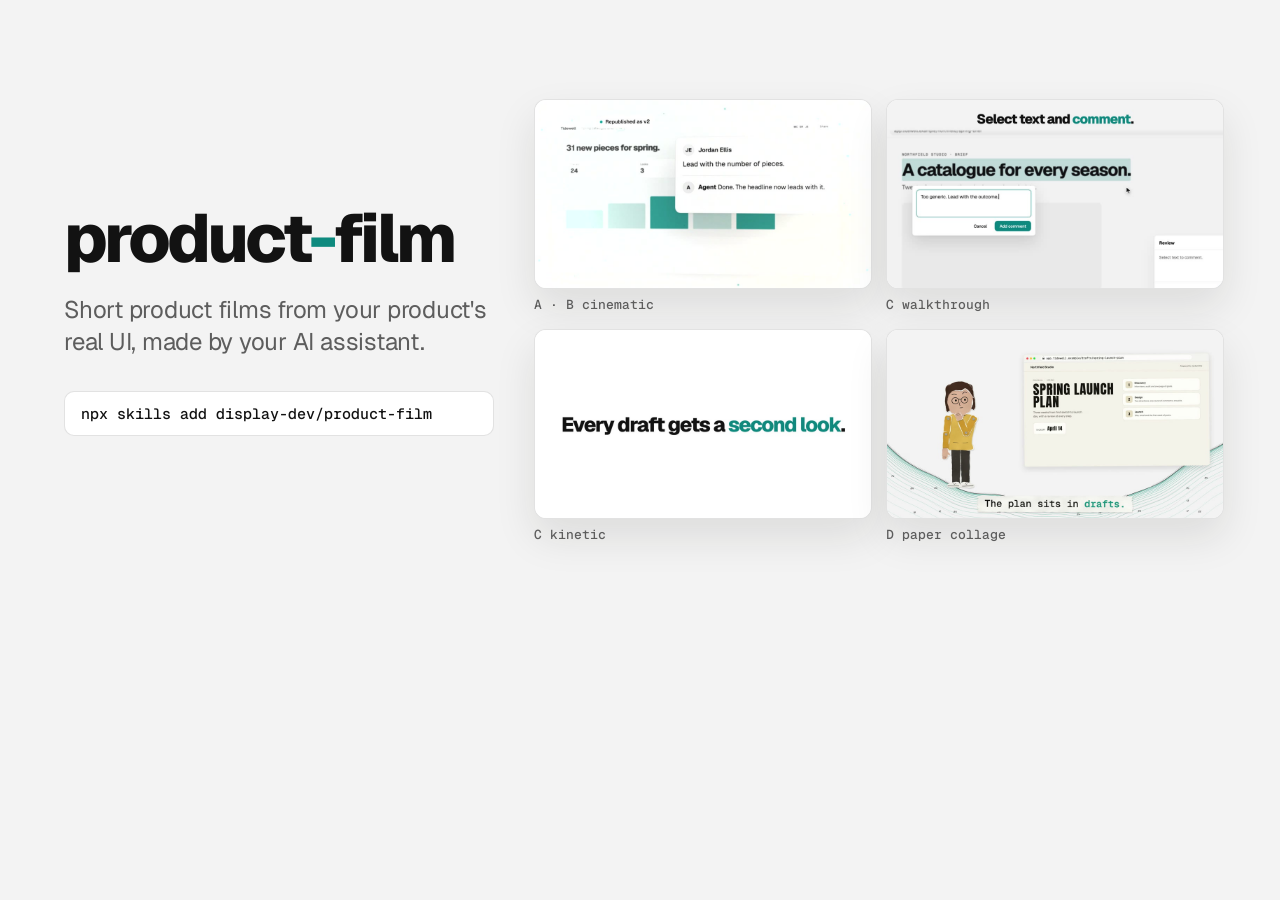
==== assets/cover.html @ aeead75b "feat: product-film skill v0.1.0 Short product films from a product's real UI, rendered deterministic" ====
<!doctype html>
<html lang="en">
<head>
<meta charset="utf-8">
<title>product-film cover</title>
<!-- Rendered to cover.png by dev-scripts/build-cover.mjs. Frames come from the templates' example renders (assets/frames/). -->
<link rel="preconnect" href="https://fonts.googleapis.com">
<link href="https://fonts.googleapis.com/css2?family=Geist:wght@400;500;700;800&family=Geist+Mono:wght@500&display=swap" rel="stylesheet">
<style>
  :root { --plate: #F3F3F3; --ink: #121212; --muted: #5d5d5d; --line: rgba(18,18,18,.12); --accent: #0E8A7E; }
  * { box-sizing: border-box; margin: 0; }
  html, body { width: 1280px; height: 640px; background: var(--plate); color: var(--ink); font-family: Geist, system-ui, sans-serif; }
  .wrap { display: grid; grid-template-columns: 430px 1fr; gap: 40px; height: 100%; padding: 56px 56px 56px 64px; align-items: center; }
  h1 { font-size: 68px; font-weight: 800; letter-spacing: -0.045em; line-height: 1; }
  h1 span { color: var(--accent); }
  p { margin-top: 22px; font-size: 24px; line-height: 1.32; color: var(--muted); letter-spacing: -0.01em; }
  .cmd { margin-top: 34px; font: 500 15px/1 "Geist Mono", ui-monospace, monospace; background: #fff; border: 1px solid var(--line); border-radius: 10px; padding: 14px 16px; white-space: nowrap; }
  .grid { display: grid; grid-template-columns: 1fr 1fr; gap: 18px 14px; }
  .shot { aspect-ratio: 16 / 9; border-radius: 12px; overflow: hidden; background: #fff; border: 1px solid var(--line); box-shadow: 0 18px 40px rgba(30,28,20,.10); }
  .shot img { width: 100%; height: 100%; object-fit: cover; display: block; }
  figcaption { margin-top: 9px; font: 500 13px/1 "Geist Mono", ui-monospace, monospace; color: var(--muted); }
</style>
</head>
<body>
  <div class="wrap">
    <div>
      <h1>product<span>-</span>film</h1>
      <p>Short product films from your product's real UI, made by your AI assistant.</p>
      <div class="cmd">npx skills add display-dev/product-film</div>
    </div>
    <div class="grid">
      <figure><div class="shot"><img src="frames/cinematic.jpg" alt=""></div><figcaption>A · B  cinematic</figcaption></figure>
      <figure><div class="shot"><img src="frames/walkthrough.jpg" alt=""></div><figcaption>C  walkthrough</figcaption></figure>
      <figure><div class="shot"><img src="frames/kinetic.jpg" alt=""></div><figcaption>C  kinetic</figcaption></figure>
      <figure><div class="shot"><img src="frames/paper.jpg" alt=""></div><figcaption>D  paper collage</figcaption></figure>
    </div>
  </div>
</body>
</html>
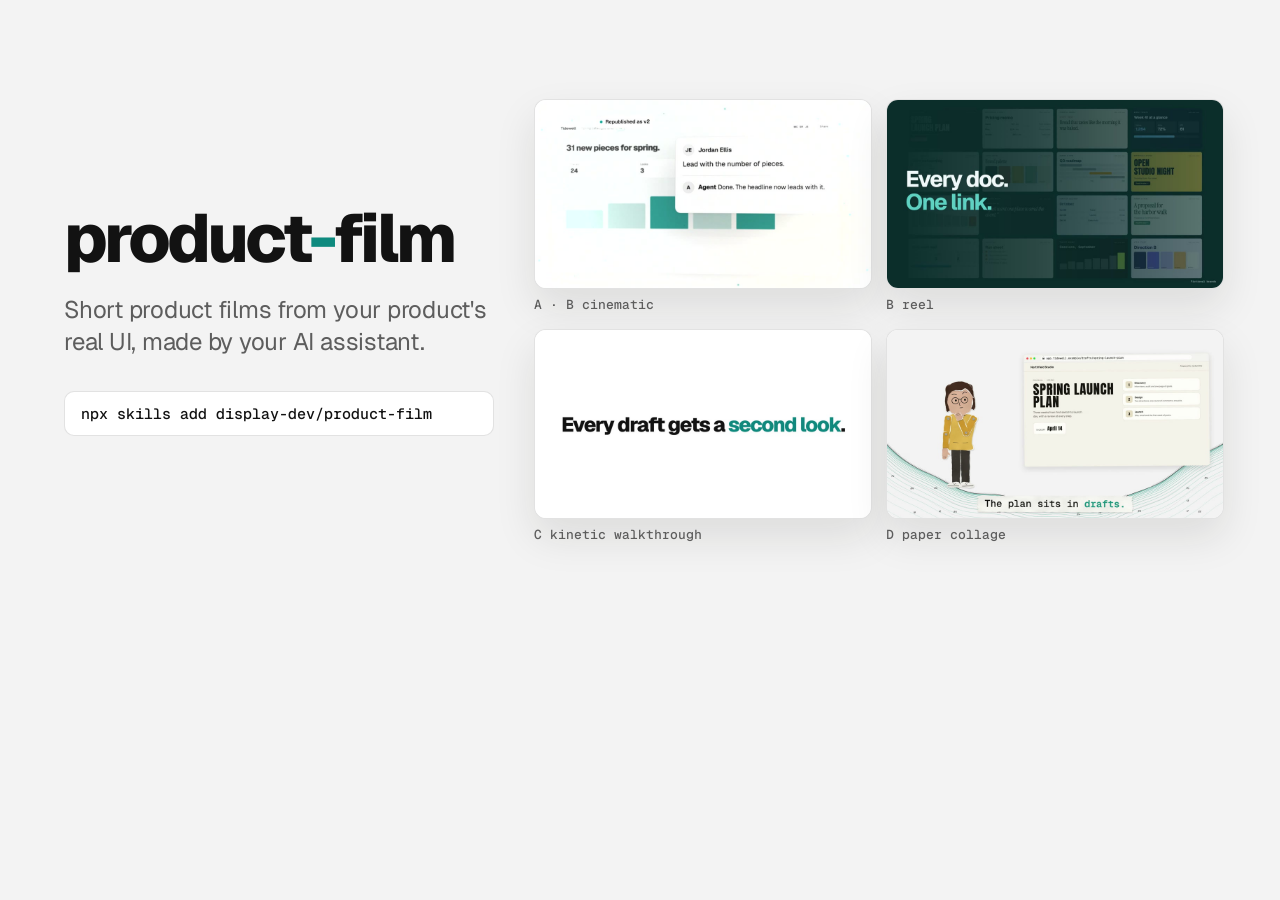
==== commit 01ec2159: "feat: add the reel style and make kinetic the default walkthrough register Reel style: a launch reel" ====
--- a/assets/cover.html
+++ b/assets/cover.html
@@ -30,8 +30,8 @@
     </div>
     <div class="grid">
       <figure><div class="shot"><img src="frames/cinematic.jpg" alt=""></div><figcaption>A · B  cinematic</figcaption></figure>
-      <figure><div class="shot"><img src="frames/walkthrough.jpg" alt=""></div><figcaption>C  walkthrough</figcaption></figure>
-      <figure><div class="shot"><img src="frames/kinetic.jpg" alt=""></div><figcaption>C  kinetic</figcaption></figure>
+      <figure><div class="shot"><img src="frames/reel.jpg" alt=""></div><figcaption>B  reel</figcaption></figure>
+      <figure><div class="shot"><img src="frames/kinetic.jpg" alt=""></div><figcaption>C  kinetic walkthrough</figcaption></figure>
       <figure><div class="shot"><img src="frames/paper.jpg" alt=""></div><figcaption>D  paper collage</figcaption></figure>
     </div>
   </div>
